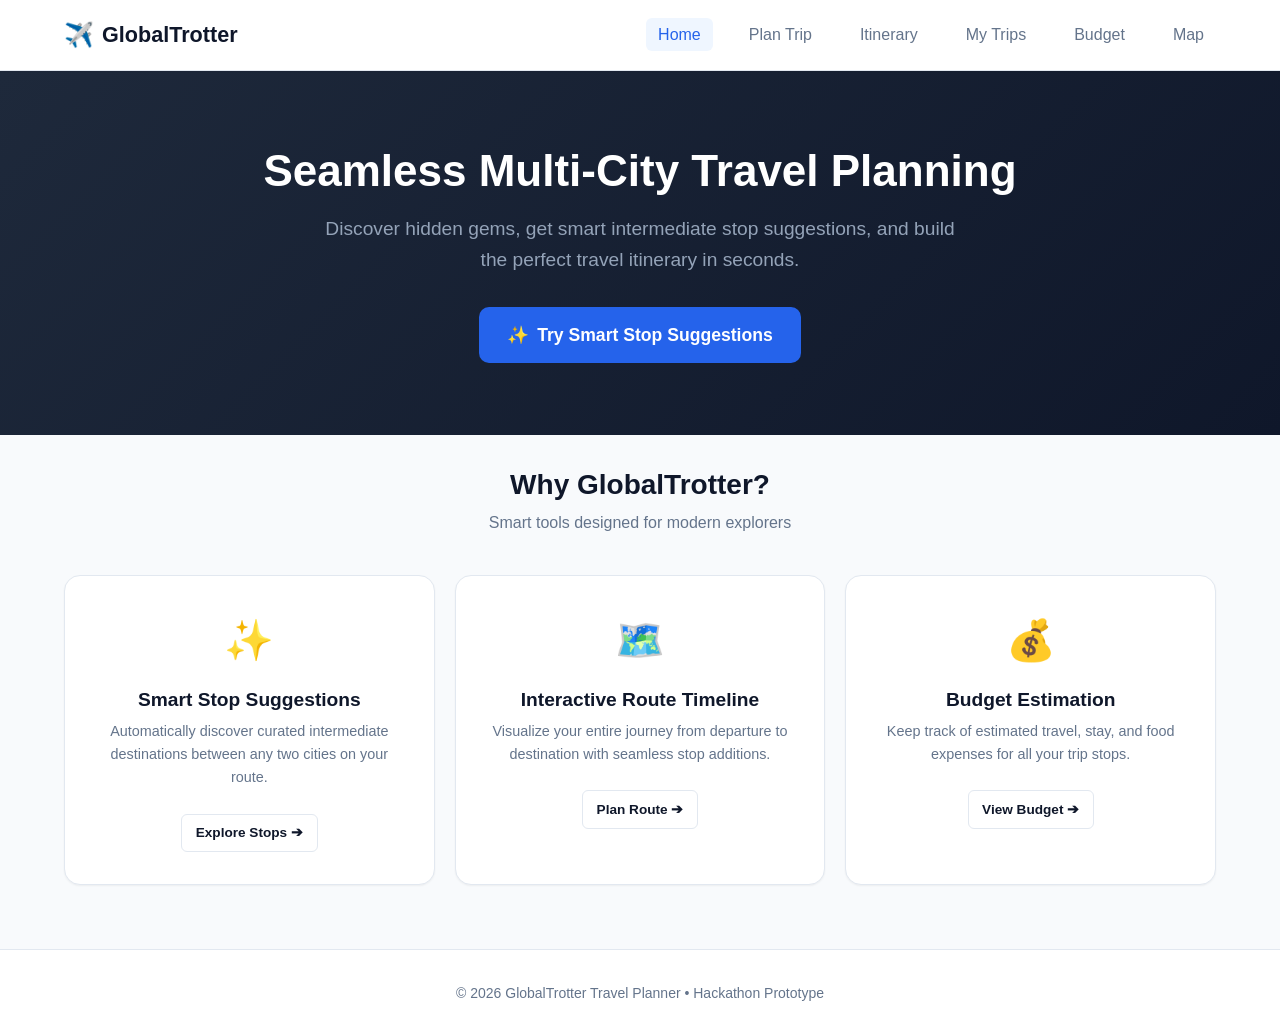
==== frontend/index.html @ 072d1257 "Initial commit for frontend" ====
<!DOCTYPE html>
<html lang="en">
<head>
  <meta charset="UTF-8">
  <meta name="viewport" content="width=device-width, initial-scale=1.0">
  <title>GlobalTrotter - Smart Travel Planner</title>
  <!-- Stylesheets -->
  <link rel="stylesheet" href="css/style.css">
  <link rel="stylesheet" href="css/responsive.css">
</head>
<body>

  <!-- Header -->
  <header class="site-header">
    <div class="container navbar">
      <a href="index.html" class="brand-logo">
        <span class="brand-icon">✈️</span>
        <span>Global<strong>Trotter</strong></span>
      </a>

      <button class="nav-toggle" aria-label="Toggle navigation">☰</button>

      <ul class="nav-links">
        <li><a href="index.html" class="nav-link active">Home</a></li>
        <li><a href="create-trip.html" class="nav-link">Plan Trip</a></li>
        <li><a href="itinerary.html" class="nav-link">Itinerary</a></li>
        <li><a href="trips.html" class="nav-link">My Trips</a></li>
        <li><a href="budget.html" class="nav-link">Budget</a></li>
        <li><a href="map.html" class="nav-link">Map</a></li>
      </ul>
    </div>
  </header>

  <!-- Hero Section -->
  <section class="page-hero" style="padding: 4.5rem 0;">
    <div class="container">
      <h1 style="font-size: 2.75rem; margin-bottom: 1rem;">Seamless Multi-City Travel Planning</h1>
      <p style="font-size: 1.2rem; margin-bottom: 2rem;">
        Discover hidden gems, get smart intermediate stop suggestions, and build the perfect travel itinerary in seconds.
      </p>
      <div>
        <a href="create-trip.html" class="btn btn-primary" style="font-size: 1.1rem; padding: 0.85rem 1.75rem;">
          <span>✨</span> Try Smart Stop Suggestions
        </a>
      </div>
    </div>
  </section>

  <!-- Features Highlights -->
  <main class="main-content">
    <div class="container">
      <div style="text-align: center; margin-bottom: 2.5rem;">
        <h2 style="font-size: 1.75rem; margin-bottom: 0.5rem;">Why GlobalTrotter?</h2>
        <p style="color: var(--text-muted);">Smart tools designed for modern explorers</p>
      </div>

      <div class="suggestions-grid" style="grid-template-columns: repeat(auto-fit, minmax(280px, 1fr));">
        
        <!-- Feature 1: Smart Stop Suggestions -->
        <div class="card" style="text-align: center; padding: 2rem;">
          <div style="font-size: 2.5rem; margin-bottom: 1rem;">✨</div>
          <h3 style="font-size: 1.2rem; margin-bottom: 0.5rem;">Smart Stop Suggestions</h3>
          <p style="color: var(--text-muted); font-size: 0.9rem; margin-bottom: 1.5rem;">
            Automatically discover curated intermediate destinations between any two cities on your route.
          </p>
          <a href="create-trip.html" class="btn btn-sm btn-outline">Explore Stops ➔</a>
        </div>

        <!-- Feature 2: Interactive Timeline -->
        <div class="card" style="text-align: center; padding: 2rem;">
          <div style="font-size: 2.5rem; margin-bottom: 1rem;">🗺️</div>
          <h3 style="font-size: 1.2rem; margin-bottom: 0.5rem;">Interactive Route Timeline</h3>
          <p style="color: var(--text-muted); font-size: 0.9rem; margin-bottom: 1.5rem;">
            Visualize your entire journey from departure to destination with seamless stop additions.
          </p>
          <a href="create-trip.html" class="btn btn-sm btn-outline">Plan Route ➔</a>
        </div>

        <!-- Feature 3: Automated Budget -->
        <div class="card" style="text-align: center; padding: 2rem;">
          <div style="font-size: 2.5rem; margin-bottom: 1rem;">💰</div>
          <h3 style="font-size: 1.2rem; margin-bottom: 0.5rem;">Budget Estimation</h3>
          <p style="color: var(--text-muted); font-size: 0.9rem; margin-bottom: 1.5rem;">
            Keep track of estimated travel, stay, and food expenses for all your trip stops.
          </p>
          <a href="budget.html" class="btn btn-sm btn-outline">View Budget ➔</a>
        </div>

      </div>
    </div>
  </main>

  <!-- Footer -->
  <footer class="site-footer">
    <div class="container">
      <p>&copy; 2026 GlobalTrotter Travel Planner • Hackathon Prototype</p>
    </div>
  </footer>

  <!-- Scripts -->
  <script src="js/storage.js"></script>
  <script src="js/app.js"></script>
</body>
</html>
---- frontend/css/style.css ----
/* ==========================================================================
   GlobalTrotter Travel Planner - Main Stylesheet
   ========================================================================== */

:root {
  --primary: #2563eb;
  --primary-hover: #1d4ed8;
  --primary-light: #eff6ff;
  --primary-focus: rgba(37, 99, 235, 0.2);
  --accent: #f59e0b;
  --accent-light: #fef3c7;
  --success: #10b981;
  --success-light: #ecfdf5;
  --danger: #ef4444;
  --danger-light: #fef2f2;
  
  --bg-body: #f8fafc;
  --bg-surface: #ffffff;
  --bg-surface-alt: #f1f5f9;
  
  --text-main: #0f172a;
  --text-muted: #64748b;
  --text-light: #94a3b8;
  --text-inverse: #ffffff;
  
  --border-color: #e2e8f0;
  --border-focus: #93c5fd;
  
  --radius-sm: 6px;
  --radius-md: 10px;
  --radius-lg: 16px;
  --radius-full: 9999px;
  
  --shadow-sm: 0 1px 2px 0 rgba(0, 0, 0, 0.05);
  --shadow-md: 0 4px 6px -1px rgba(0, 0, 0, 0.08), 0 2px 4px -2px rgba(0, 0, 0, 0.05);
  --shadow-lg: 0 10px 15px -3px rgba(0, 0, 0, 0.08), 0 4px 6px -4px rgba(0, 0, 0, 0.04);
  --shadow-hover: 0 12px 20px -3px rgba(37, 99, 235, 0.12), 0 6px 8px -4px rgba(0, 0, 0, 0.04);
  
  --transition: all 0.2s cubic-bezier(0.4, 0, 0.2, 1);
}

/* Reset & Base Setup */
*, *::before, *::after {
  box-sizing: border-box;
  margin: 0;
  padding: 0;
}

body {
  font-family: -apple-system, BlinkMacSystemFont, "Segoe UI", Roboto, Oxygen, Ubuntu, Cantarell, "Open Sans", "Helvetica Neue", sans-serif;
  background-color: var(--bg-body);
  color: var(--text-main);
  line-height: 1.6;
  min-height: 100vh;
  display: flex;
  flex-direction: column;
}

/* Typography */
h1, h2, h3, h4, h5, h6 {
  color: var(--text-main);
  font-weight: 700;
  line-height: 1.25;
}

a {
  color: var(--primary);
  text-decoration: none;
  transition: var(--transition);
}

a:hover {
  color: var(--primary-hover);
}

/* Container */
.container {
  width: 100%;
  max-width: 1200px;
  margin: 0 auto;
  padding: 0 1.5rem;
}

/* Header & Navbar */
.site-header {
  background: var(--bg-surface);
  border-bottom: 1px solid var(--border-color);
  position: sticky;
  top: 0;
  z-index: 50;
  box-shadow: var(--shadow-sm);
}

.navbar {
  display: flex;
  justify-content: space-between;
  align-items: center;
  height: 70px;
}

.brand-logo {
  display: flex;
  align-items: center;
  gap: 0.5rem;
  font-size: 1.35rem;
  font-weight: 800;
  color: var(--primary);
}

.brand-logo span {
  color: var(--text-main);
}

.brand-icon {
  font-size: 1.5rem;
}

.nav-links {
  display: flex;
  align-items: center;
  gap: 1.5rem;
  list-style: none;
}

.nav-link {
  font-weight: 500;
  color: var(--text-muted);
  padding: 0.5rem 0.75rem;
  border-radius: var(--radius-sm);
}

.nav-link:hover, .nav-link.active {
  color: var(--primary);
  background: var(--primary-light);
}

.nav-toggle {
  display: none;
  background: none;
  border: none;
  font-size: 1.5rem;
  cursor: pointer;
  color: var(--text-main);
}

/* Page Header / Hero */
.page-hero {
  background: linear-gradient(135deg, #1e293b 0%, #0f172a 100%);
  color: var(--text-inverse);
  padding: 3rem 0;
  text-align: center;
  margin-bottom: 2rem;
}

.page-hero h1 {
  color: var(--text-inverse);
  font-size: 2.25rem;
  margin-bottom: 0.75rem;
}

.page-hero p {
  color: #94a3b8;
  font-size: 1.1rem;
  max-width: 650px;
  margin: 0 auto;
}

/* Main Content Layout */
.main-content {
  flex: 1;
  padding-bottom: 4rem;
}

.planner-grid {
  display: grid;
  grid-template-columns: 1fr 340px;
  gap: 2rem;
  align-items: start;
}

/* Card Wrapper */
.card {
  background: var(--bg-surface);
  border: 1px solid var(--border-color);
  border-radius: var(--radius-lg);
  padding: 1.75rem;
  box-shadow: var(--shadow-sm);
  transition: var(--transition);
}

/* Route Selector Box */
.route-selector-card {
  margin-bottom: 2rem;
}

.section-title {
  font-size: 1.25rem;
  margin-bottom: 0.5rem;
  display: flex;
  align-items: center;
  gap: 0.5rem;
}

.section-subtitle {
  color: var(--text-muted);
  font-size: 0.95rem;
  margin-bottom: 1.5rem;
}

.route-form {
  display: grid;
  grid-template-columns: 1fr 1fr auto;
  gap: 1rem;
  align-items: flex-end;
}

.form-group {
  display: flex;
  flex-direction: column;
  gap: 0.5rem;
}

.form-label {
  font-weight: 600;
  font-size: 0.9rem;
  color: var(--text-main);
  display: flex;
  align-items: center;
  gap: 0.35rem;
}

.form-control {
  width: 100%;
  padding: 0.75rem 1rem;
  font-size: 0.95rem;
  border: 1px solid var(--border-color);
  border-radius: var(--radius-md);
  background-color: var(--bg-surface);
  color: var(--text-main);
  outline: none;
  transition: var(--transition);
}

.form-control:focus {
  border-color: var(--border-focus);
  box-shadow: 0 0 0 3px var(--primary-focus);
}

/* Quick Route Chips */
.quick-routes {
  margin-top: 1.25rem;
  display: flex;
  flex-wrap: wrap;
  align-items: center;
  gap: 0.5rem;
}

.quick-routes-label {
  font-size: 0.85rem;
  font-weight: 600;
  color: var(--text-muted);
}

.route-chip {
  background: var(--bg-surface-alt);
  border: 1px solid var(--border-color);
  color: var(--text-main);
  padding: 0.35rem 0.75rem;
  font-size: 0.825rem;
  border-radius: var(--radius-full);
  cursor: pointer;
  transition: var(--transition);
}

.route-chip:hover {
  background: var(--primary-light);
  color: var(--primary);
  border-color: var(--primary);
}

/* Buttons */
.btn {
  display: inline-flex;
  align-items: center;
  justify-content: center;
  gap: 0.5rem;
  padding: 0.75rem 1.25rem;
  font-size: 0.95rem;
  font-weight: 600;
  border-radius: var(--radius-md);
  border: none;
  cursor: pointer;
  transition: var(--transition);
  text-align: center;
  white-space: nowrap;
}

.btn-primary {
  background-color: var(--primary);
  color: var(--text-inverse);
}

.btn-primary:hover {
  background-color: var(--primary-hover);
  color: var(--text-inverse);
  box-shadow: var(--shadow-md);
}

.btn-outline {
  background-color: transparent;
  border: 1px solid var(--border-color);
  color: var(--text-main);
}

.btn-outline:hover {
  background-color: var(--bg-surface-alt);
  border-color: var(--text-muted);
}

.btn-sm {
  padding: 0.45rem 0.85rem;
  font-size: 0.85rem;
  border-radius: var(--radius-sm);
}

.btn-add {
  background-color: var(--primary-light);
  color: var(--primary);
  border: 1px solid rgba(37, 99, 235, 0.2);
  width: 100%;
}

.btn-add:hover {
  background-color: var(--primary);
  color: var(--text-inverse);
}

.btn-add.is-added {
  background-color: var(--success-light);
  color: var(--success);
  border-color: rgba(16, 185, 129, 0.3);
}

.btn-add.is-added:hover {
  background-color: var(--success);
  color: var(--text-inverse);
}

/* Smart Stops Section */
.smart-stops-section {
  margin-top: 1.5rem;
}

.smart-stops-header {
  display: flex;
  justify-content: space-between;
  align-items: center;
  margin-bottom: 1.25rem;
}

.smart-stops-header h2 {
  font-size: 1.35rem;
  display: flex;
  align-items: center;
  gap: 0.5rem;
}

.sparkle-icon {
  color: var(--accent);
}

.route-indicator-badge {
  background: var(--primary-light);
  color: var(--primary);
  font-size: 0.85rem;
  font-weight: 600;
  padding: 0.25rem 0.75rem;
  border-radius: var(--radius-full);
}

/* Suggestion Cards Grid */
.suggestions-grid {
  display: grid;
  grid-template-columns: repeat(auto-fill, minmax(280px, 1fr));
  gap: 1.25rem;
}

/* Stop Suggestion Card */
.stop-card {
  background: var(--bg-surface);
  border: 1px solid var(--border-color);
  border-radius: var(--radius-lg);
  padding: 1.35rem;
  display: flex;
  flex-direction: column;
  justify-content: space-between;
  box-shadow: var(--shadow-sm);
  transition: var(--transition);
  position: relative;
  overflow: hidden;
}

.stop-card::before {
  content: "";
  position: absolute;
  top: 0;
  left: 0;
  right: 0;
  height: 4px;
  background: transparent;
  transition: var(--transition);
}

.stop-card:hover {
  transform: translateY(-3px);
  box-shadow: var(--shadow-hover);
  border-color: #cbd5e1;
}

.stop-card:hover::before {
  background: var(--primary);
}

.stop-card.is-selected {
  border-color: var(--success);
  background: linear-gradient(180deg, #ffffff 0%, #f0fdf4 100%);
  box-shadow: 0 4px 12px rgba(16, 185, 129, 0.12);
}

.stop-card.is-selected::before {
  background: var(--success);
}

.stop-header {
  display: flex;
  justify-content: space-between;
  align-items: flex-start;
  margin-bottom: 0.5rem;
}

.stop-title {
  font-size: 1.15rem;
  font-weight: 700;
  color: var(--text-main);
  display: flex;
  align-items: center;
  gap: 0.35rem;
}

.stop-tag {
  display: inline-block;
  background: var(--accent-light);
  color: #b45309;
  font-size: 0.75rem;
  font-weight: 700;
  padding: 0.25rem 0.5rem;
  border-radius: var(--radius-sm);
  margin-bottom: 0.75rem;
  letter-spacing: 0.02em;
}

.stop-duration {
  display: flex;
  align-items: center;
  gap: 0.35rem;
  font-size: 0.85rem;
  color: var(--text-muted);
  margin-bottom: 0.75rem;
  font-weight: 500;
}

.stop-desc {
  font-size: 0.875rem;
  color: var(--text-muted);
  margin-bottom: 1.25rem;
  line-height: 1.45;
}

.stop-footer {
  margin-top: auto;
}

/* UI State Containers */
.state-box {
  background: var(--bg-surface);
  border: 1px dashed var(--border-color);
  border-radius: var(--radius-lg);
  padding: 3rem 2rem;
  text-align: center;
  color: var(--text-muted);
}

.state-icon {
  font-size: 2.5rem;
  margin-bottom: 0.75rem;
  display: block;
}

.state-title {
  font-size: 1.1rem;
  font-weight: 600;
  color: var(--text-main);
  margin-bottom: 0.35rem;
}

.state-desc {
  font-size: 0.9rem;
  max-width: 420px;
  margin: 0 auto;
}

/* Loading State Spinner */
.spinner {
  width: 38px;
  height: 38px;
  border: 3px solid var(--primary-light);
  border-top-color: var(--primary);
  border-radius: 50%;
  animation: spin 0.8s linear infinite;
  margin: 0 auto 1rem;
}

@keyframes spin {
  to { transform: rotate(360deg); }
}

/* Alert Box */
.alert {
  padding: 0.85rem 1.25rem;
  border-radius: var(--radius-md);
  font-size: 0.9rem;
  margin-bottom: 1rem;
  display: flex;
  align-items: center;
  gap: 0.5rem;
}

.alert-warning {
  background: var(--accent-light);
  color: #92400e;
  border: 1px solid #fde68a;
}

.alert-danger {
  background: var(--danger-light);
  color: #991b1b;
  border: 1px solid #fecaca;
}

/* Sidebar Itinerary / Added Stops Widget */
.itinerary-summary-card {
  position: sticky;
  top: 90px;
}

.timeline-list {
  list-style: none;
  position: relative;
  padding-left: 1.5rem;
  margin-top: 1.25rem;
}

.timeline-list::before {
  content: "";
  position: absolute;
  top: 10px;
  bottom: 10px;
  left: 6px;
  width: 2px;
  background: var(--border-color);
}

.timeline-item {
  position: relative;
  margin-bottom: 1.25rem;
}

.timeline-item:last-child {
  margin-bottom: 0;
}

.timeline-dot {
  position: absolute;
  left: -1.5rem;
  top: 3px;
  width: 14px;
  height: 14px;
  border-radius: 50%;
  background: var(--primary);
  border: 2px solid var(--bg-surface);
  box-shadow: 0 0 0 2px var(--primary-light);
}

.timeline-dot.origin {
  background: #3b82f6;
}

.timeline-dot.stop {
  background: var(--accent);
  box-shadow: 0 0 0 2px var(--accent-light);
}

.timeline-dot.destination {
  background: var(--success);
  box-shadow: 0 0 0 2px var(--success-light);
}

.timeline-content {
  background: var(--bg-surface-alt);
  padding: 0.6rem 0.85rem;
  border-radius: var(--radius-sm);
  display: flex;
  justify-content: space-between;
  align-items: center;
}

.timeline-name {
  font-weight: 600;
  font-size: 0.9rem;
}

.timeline-type {
  font-size: 0.75rem;
  color: var(--text-muted);
}

.btn-remove-stop {
  background: none;
  border: none;
  color: var(--text-light);
  cursor: pointer;
  font-size: 1.1rem;
  padding: 0.2rem 0.4rem;
  border-radius: var(--radius-sm);
  transition: var(--transition);
}

.btn-remove-stop:hover {
  color: var(--danger);
  background: var(--danger-light);
}

/* Empty Route State in Timeline */
.timeline-empty {
  color: var(--text-muted);
  font-size: 0.875rem;
  text-align: center;
  padding: 1.5rem 0;
}

/* Footer */
.site-footer {
  background: var(--bg-surface);
  border-top: 1px solid var(--border-color);
  padding: 2rem 0;
  margin-top: auto;
  text-align: center;
  color: var(--text-muted);
  font-size: 0.875rem;
}
---- frontend/css/responsive.css ----
/* ==========================================================================
   GlobalTrotter Travel Planner - Responsive Stylesheet
   ========================================================================== */

/* Tablet & Smaller Screens (< 992px) */
@media (max-width: 992px) {
  .planner-grid {
    grid-template-columns: 1fr;
    gap: 1.5rem;
  }

  .itinerary-summary-card {
    position: static;
    margin-top: 1rem;
  }

  .route-form {
    grid-template-columns: 1fr 1fr;
  }

  .route-form .btn-primary {
    grid-column: span 2;
  }

  .page-hero {
    padding: 2.25rem 0;
  }

  .page-hero h1 {
    font-size: 1.85rem;
  }
}

/* Mobile Devices (< 768px) */
@media (max-width: 768px) {
  .navbar {
    height: 60px;
  }

  .nav-toggle {
    display: block;
  }

  .nav-links {
    display: none;
    position: absolute;
    top: 60px;
    left: 0;
    right: 0;
    background: var(--bg-surface);
    flex-direction: column;
    padding: 1rem 1.5rem;
    border-bottom: 1px solid var(--border-color);
    box-shadow: var(--shadow-md);
    gap: 0.75rem;
  }

  .nav-links.is-open {
    display: flex;
  }

  .nav-link {
    width: 100%;
    display: block;
  }

  .route-form {
    grid-template-columns: 1fr;
    gap: 0.85rem;
  }

  .route-form .btn-primary {
    grid-column: span 1;
    width: 100%;
  }

  .suggestions-grid {
    grid-template-columns: 1fr;
  }

  .card {
    padding: 1.25rem;
  }

  .quick-routes {
    flex-direction: column;
    align-items: flex-start;
    gap: 0.5rem;
  }

  .quick-routes-list {
    display: flex;
    flex-wrap: wrap;
    gap: 0.35rem;
  }

  .smart-stops-header {
    flex-direction: column;
    align-items: flex-start;
    gap: 0.5rem;
  }

  .page-hero h1 {
    font-size: 1.5rem;
  }

  .page-hero p {
    font-size: 0.95rem;
  }
}

/* Small Mobile (< 480px) */
@media (max-width: 480px) {
  .container {
    padding: 0 1rem;
  }

  .stop-card {
    padding: 1.15rem;
  }

  .btn {
    width: 100%;
  }

  .section-title {
    font-size: 1.1rem;
  }
}
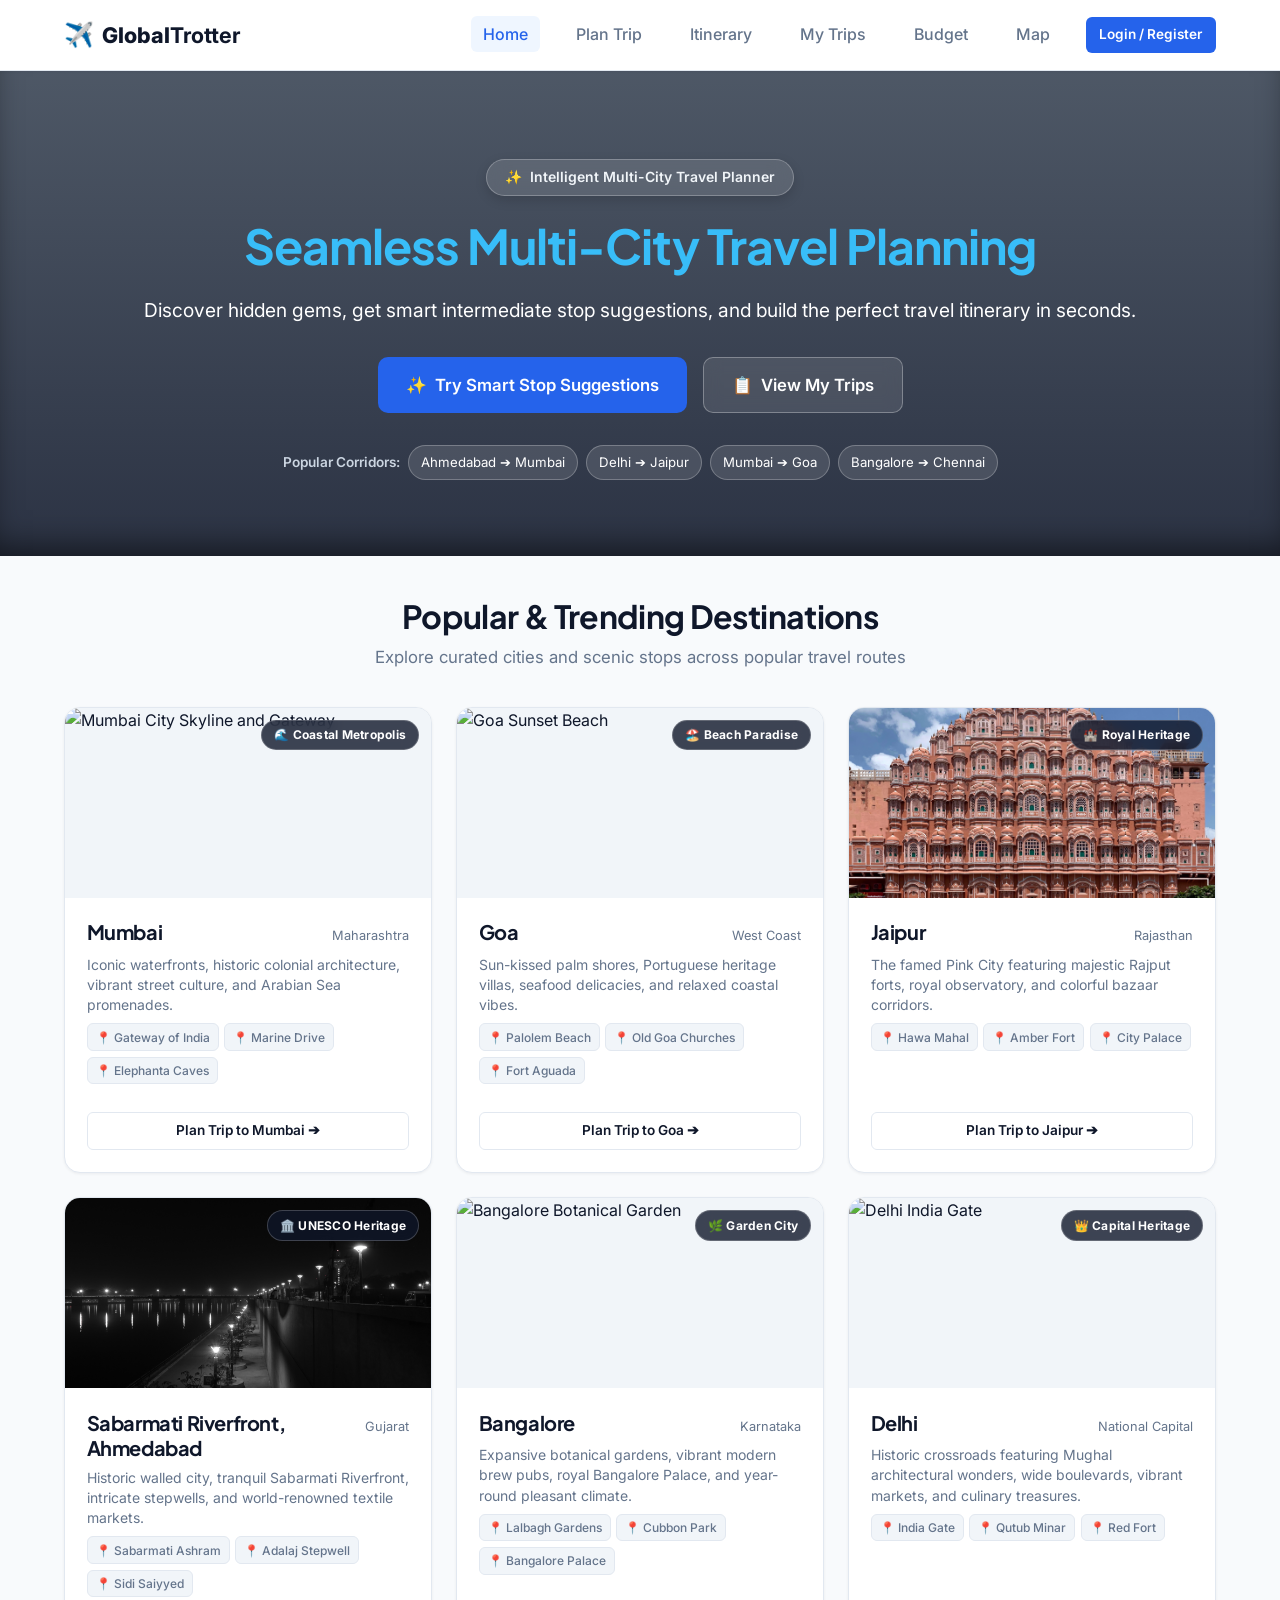
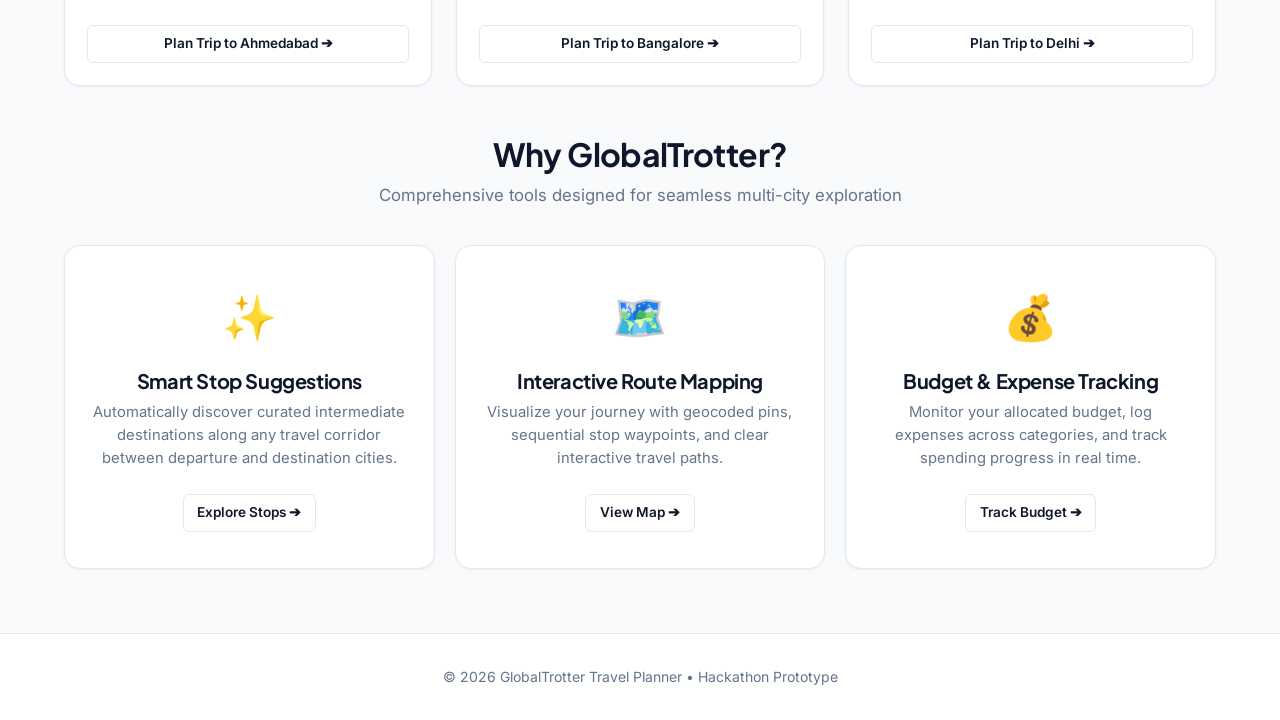
==== commit 5b38c574: "FINAL VERSION" ====
--- a/frontend/index.html
+++ b/frontend/index.html
@@ -4,6 +4,10 @@
   <meta charset="UTF-8">
   <meta name="viewport" content="width=device-width, initial-scale=1.0">
   <title>GlobalTrotter - Smart Travel Planner</title>
+  <!-- Google Fonts -->
+  <link rel="preconnect" href="https://fonts.googleapis.com">
+  <link rel="preconnect" href="https://fonts.gstatic.com" crossorigin>
+  <link href="https://fonts.googleapis.com/css2?family=Plus+Jakarta+Sans:wght@400;500;600;700;800&family=Inter:wght@400;500;600;700&display=swap" rel="stylesheet">
   <!-- Stylesheets -->
   <link rel="stylesheet" href="css/style.css">
   <link rel="stylesheet" href="css/responsive.css">
@@ -31,59 +35,236 @@
     </div>
   </header>
 
-  <!-- Hero Section -->
-  <section class="page-hero" style="padding: 4.5rem 0;">
+  <!-- Hero Section with Travel Background -->
+  <section class="home-hero">
     <div class="container">
-      <h1 style="font-size: 2.75rem; margin-bottom: 1rem;">Seamless Multi-City Travel Planning</h1>
+      <div class="hero-badge">
+        <span>✨</span> Intelligent Multi-City Travel Planner
+      </div>
+      <h1 style="color: #38BDF8;">Seamless Multi-City Travel Planning</h1>
       <p style="font-size: 1.2rem; margin-bottom: 2rem;">
         Discover hidden gems, get smart intermediate stop suggestions, and build the perfect travel itinerary in seconds.
       </p>
-      <div>
-        <a href="create-trip.html" class="btn btn-primary" style="font-size: 1.1rem; padding: 0.85rem 1.75rem;">
+      <div style="display: flex; justify-content: center; gap: 1rem; flex-wrap: wrap; margin-bottom: 2rem;">
+        <a href="create-trip.html" class="btn btn-primary" style="font-size: 1.05rem; padding: 0.85rem 1.75rem;">
           <span>✨</span> Try Smart Stop Suggestions
         </a>
+        <a href="trips.html" class="btn btn-outline" style="background: rgba(255, 255, 255, 0.1); color: #ffffff; border-color: rgba(255, 255, 255, 0.3); backdrop-filter: blur(8px); font-size: 1.05rem; padding: 0.85rem 1.75rem;">
+          <span>📋</span> View My Trips
+        </a>
+      </div>
+
+      <!-- Quick corridor suggestions -->
+      <div class="quick-routes" style="justify-content: center; margin-top: 1rem;">
+        <span class="quick-routes-label" style="color: #cbd5e1;">Popular Corridors:</span>
+        <a href="create-trip.html" class="route-chip" style="background: rgba(255, 255, 255, 0.12); color: #ffffff; border-color: rgba(255, 255, 255, 0.25);">Ahmedabad ➔ Mumbai</a>
+        <a href="create-trip.html" class="route-chip" style="background: rgba(255, 255, 255, 0.12); color: #ffffff; border-color: rgba(255, 255, 255, 0.25);">Delhi ➔ Jaipur</a>
+        <a href="create-trip.html" class="route-chip" style="background: rgba(255, 255, 255, 0.12); color: #ffffff; border-color: rgba(255, 255, 255, 0.25);">Mumbai ➔ Goa</a>
+        <a href="create-trip.html" class="route-chip" style="background: rgba(255, 255, 255, 0.12); color: #ffffff; border-color: rgba(255, 255, 255, 0.25);">Bangalore ➔ Chennai</a>
       </div>
     </div>
   </section>
 
-  <!-- Features Highlights -->
+  <!-- Main Content -->
   <main class="main-content">
     <div class="container">
-      <div style="text-align: center; margin-bottom: 2.5rem;">
-        <h2 style="font-size: 1.75rem; margin-bottom: 0.5rem;">Why GlobalTrotter?</h2>
-        <p style="color: var(--text-muted);">Smart tools designed for modern explorers</p>
+
+      <!-- Section 1: Popular & Trending Destinations -->
+      <div style="text-align: center; margin-bottom: 2.25rem;">
+        <h2 style="font-size: 2rem; margin-bottom: 0.5rem;">Popular & Trending Destinations</h2>
+        <p style="color: var(--text-muted); font-size: 1.05rem;">Explore curated cities and scenic stops across popular travel routes</p>
+      </div>
+
+      <div class="destinations-grid">
+        
+        <!-- Destination 1: Mumbai -->
+        <div class="destination-card">
+          <div class="destination-photo-wrapper">
+            <img src="https://images.unsplash.com/photo-1570168007204-dfb528c6958f?auto=format&fit=crop&w=800&q=80" alt="Mumbai City Skyline and Gateway" class="destination-photo" loading="lazy">
+            <span class="dest-badge">🌊 Coastal Metropolis</span>
+          </div>
+          <div class="dest-info">
+            <div>
+              <div class="dest-title-row">
+                <h3 class="dest-title">Mumbai</h3>
+                <span style="font-size: 0.8rem; color: var(--text-muted);">Maharashtra</span>
+              </div>
+              <p class="dest-tagline" style="margin: 0.5rem 0;">Iconic waterfronts, historic colonial architecture, vibrant street culture, and Arabian Sea promenades.</p>
+              <div class="dest-attractions">
+                <span class="dest-pill">📍 Gateway of India</span>
+                <span class="dest-pill">📍 Marine Drive</span>
+                <span class="dest-pill">📍 Elephanta Caves</span>
+              </div>
+            </div>
+            <div style="margin-top: 1rem;">
+              <a href="create-trip.html" class="btn btn-sm btn-outline" style="width: 100%;">Plan Trip to Mumbai ➔</a>
+            </div>
+          </div>
+        </div>
+
+        <!-- Destination 2: Goa -->
+        <div class="destination-card">
+          <div class="destination-photo-wrapper">
+            <img src="https://images.unsplash.com/photo-1512343879784-a960bf40e7f2?auto=format&fit=crop&w=800&q=80" alt="Goa Sunset Beach" class="destination-photo" loading="lazy">
+            <span class="dest-badge">🏖️ Beach Paradise</span>
+          </div>
+          <div class="dest-info">
+            <div>
+              <div class="dest-title-row">
+                <h3 class="dest-title">Goa</h3>
+                <span style="font-size: 0.8rem; color: var(--text-muted);">West Coast</span>
+              </div>
+              <p class="dest-tagline" style="margin: 0.5rem 0;">Sun-kissed palm shores, Portuguese heritage villas, seafood delicacies, and relaxed coastal vibes.</p>
+              <div class="dest-attractions">
+                <span class="dest-pill">📍 Palolem Beach</span>
+                <span class="dest-pill">📍 Old Goa Churches</span>
+                <span class="dest-pill">📍 Fort Aguada</span>
+              </div>
+            </div>
+            <div style="margin-top: 1rem;">
+              <a href="create-trip.html" class="btn btn-sm btn-outline" style="width: 100%;">Plan Trip to Goa ➔</a>
+            </div>
+          </div>
+        </div>
+
+        <!-- Destination 3: Jaipur -->
+        <div class="destination-card">
+          <div class="destination-photo-wrapper">
+            <img src="assets/images/jaipur.jpg" onerror="this.src='https://upload.wikimedia.org/wikipedia/commons/4/41/East_facade_Hawa_Mahal_Jaipur_from_ground_level_%28July_2022%29_-_img_01.jpg'" alt="Jaipur, Rajasthan" class="destination-photo" loading="lazy">
+            <span class="dest-badge">🏰 Royal Heritage</span>
+          </div>
+          <div class="dest-info">
+            <div>
+              <div class="dest-title-row">
+                <h3 class="dest-title">Jaipur</h3>
+                <span style="font-size: 0.8rem; color: var(--text-muted);">Rajasthan</span>
+              </div>
+              <p class="dest-tagline" style="margin: 0.5rem 0;">The famed Pink City featuring majestic Rajput forts, royal observatory, and colorful bazaar corridors.</p>
+              <div class="dest-attractions">
+                <span class="dest-pill">📍 Hawa Mahal</span>
+                <span class="dest-pill">📍 Amber Fort</span>
+                <span class="dest-pill">📍 City Palace</span>
+              </div>
+            </div>
+            <div style="margin-top: 1rem;">
+              <a href="create-trip.html" class="btn btn-sm btn-outline" style="width: 100%;">Plan Trip to Jaipur ➔</a>
+            </div>
+          </div>
+        </div>
+
+        <!-- Destination 4: Sabarmati Riverfront, Ahmedabad -->
+        <div class="destination-card">
+          <div class="destination-photo-wrapper">
+            <img src="assets/images/sabarmati_riverfront.jpg" onerror="this.src='https://upload.wikimedia.org/wikipedia/commons/8/8a/Sabarmati_Riverfront_in_Ahmedabad.jpg'" alt="Sabarmati Riverfront, Ahmedabad" class="destination-photo" loading="lazy">
+            <span class="dest-badge">🏛️ UNESCO Heritage</span>
+          </div>
+          <div class="dest-info">
+            <div>
+              <div class="dest-title-row">
+                <h3 class="dest-title">Sabarmati Riverfront, Ahmedabad</h3>
+                <span style="font-size: 0.8rem; color: var(--text-muted);">Gujarat</span>
+              </div>
+              <p class="dest-tagline" style="margin: 0.5rem 0;">Historic walled city, tranquil Sabarmati Riverfront, intricate stepwells, and world-renowned textile markets.</p>
+              <div class="dest-attractions">
+                <span class="dest-pill">📍 Sabarmati Ashram</span>
+                <span class="dest-pill">📍 Adalaj Stepwell</span>
+                <span class="dest-pill">📍 Sidi Saiyyed</span>
+              </div>
+            </div>
+            <div style="margin-top: 1rem;">
+              <a href="create-trip.html" class="btn btn-sm btn-outline" style="width: 100%;">Plan Trip to Ahmedabad ➔</a>
+            </div>
+          </div>
+        </div>
+
+        <!-- Destination 5: Bangalore -->
+        <div class="destination-card">
+          <div class="destination-photo-wrapper">
+            <img src="https://images.unsplash.com/photo-1596176530529-78163a4f7af2?auto=format&fit=crop&w=800&q=80" alt="Bangalore Botanical Garden" class="destination-photo" loading="lazy">
+            <span class="dest-badge">🌿 Garden City</span>
+          </div>
+          <div class="dest-info">
+            <div>
+              <div class="dest-title-row">
+                <h3 class="dest-title">Bangalore</h3>
+                <span style="font-size: 0.8rem; color: var(--text-muted);">Karnataka</span>
+              </div>
+              <p class="dest-tagline" style="margin: 0.5rem 0;">Expansive botanical gardens, vibrant modern brew pubs, royal Bangalore Palace, and year-round pleasant climate.</p>
+              <div class="dest-attractions">
+                <span class="dest-pill">📍 Lalbagh Gardens</span>
+                <span class="dest-pill">📍 Cubbon Park</span>
+                <span class="dest-pill">📍 Bangalore Palace</span>
+              </div>
+            </div>
+            <div style="margin-top: 1rem;">
+              <a href="create-trip.html" class="btn btn-sm btn-outline" style="width: 100%;">Plan Trip to Bangalore ➔</a>
+            </div>
+          </div>
+        </div>
+
+        <!-- Destination 6: Delhi -->
+        <div class="destination-card">
+          <div class="destination-photo-wrapper">
+            <img src="https://images.unsplash.com/photo-1587474260584-136574528ed5?auto=format&fit=crop&w=800&q=80" alt="Delhi India Gate" class="destination-photo" loading="lazy">
+            <span class="dest-badge">👑 Capital Heritage</span>
+          </div>
+          <div class="dest-info">
+            <div>
+              <div class="dest-title-row">
+                <h3 class="dest-title">Delhi</h3>
+                <span style="font-size: 0.8rem; color: var(--text-muted);">National Capital</span>
+              </div>
+              <p class="dest-tagline" style="margin: 0.5rem 0;">Historic crossroads featuring Mughal architectural wonders, wide boulevards, vibrant markets, and culinary treasures.</p>
+              <div class="dest-attractions">
+                <span class="dest-pill">📍 India Gate</span>
+                <span class="dest-pill">📍 Qutub Minar</span>
+                <span class="dest-pill">📍 Red Fort</span>
+              </div>
+            </div>
+            <div style="margin-top: 1rem;">
+              <a href="create-trip.html" class="btn btn-sm btn-outline" style="width: 100%;">Plan Trip to Delhi ➔</a>
+            </div>
+          </div>
+        </div>
+
+      </div>
+
+      <!-- Section 2: Why GlobalTrotter Feature Highlights -->
+      <div style="text-align: center; margin-bottom: 2.25rem; margin-top: 1rem;">
+        <h2 style="font-size: 2rem; margin-bottom: 0.5rem;">Why GlobalTrotter?</h2>
+        <p style="color: var(--text-muted); font-size: 1.05rem;">Comprehensive tools designed for seamless multi-city exploration</p>
       </div>
 
       <div class="suggestions-grid" style="grid-template-columns: repeat(auto-fit, minmax(280px, 1fr));">
         
         <!-- Feature 1: Smart Stop Suggestions -->
-        <div class="card" style="text-align: center; padding: 2rem;">
-          <div style="font-size: 2.5rem; margin-bottom: 1rem;">✨</div>
-          <h3 style="font-size: 1.2rem; margin-bottom: 0.5rem;">Smart Stop Suggestions</h3>
-          <p style="color: var(--text-muted); font-size: 0.9rem; margin-bottom: 1.5rem;">
-            Automatically discover curated intermediate destinations between any two cities on your route.
+        <div class="card" style="text-align: center; padding: 2.25rem 1.75rem;">
+          <div style="font-size: 2.75rem; margin-bottom: 1rem;">✨</div>
+          <h3 style="font-size: 1.25rem; margin-bottom: 0.5rem;">Smart Stop Suggestions</h3>
+          <p style="color: var(--text-muted); font-size: 0.925rem; margin-bottom: 1.5rem; line-height: 1.55;">
+            Automatically discover curated intermediate destinations along any travel corridor between departure and destination cities.
           </p>
           <a href="create-trip.html" class="btn btn-sm btn-outline">Explore Stops ➔</a>
         </div>
 
-        <!-- Feature 2: Interactive Timeline -->
-        <div class="card" style="text-align: center; padding: 2rem;">
-          <div style="font-size: 2.5rem; margin-bottom: 1rem;">🗺️</div>
-          <h3 style="font-size: 1.2rem; margin-bottom: 0.5rem;">Interactive Route Timeline</h3>
-          <p style="color: var(--text-muted); font-size: 0.9rem; margin-bottom: 1.5rem;">
-            Visualize your entire journey from departure to destination with seamless stop additions.
+        <!-- Feature 2: Interactive Route Timeline -->
+        <div class="card" style="text-align: center; padding: 2.25rem 1.75rem;">
+          <div style="font-size: 2.75rem; margin-bottom: 1rem;">🗺️</div>
+          <h3 style="font-size: 1.25rem; margin-bottom: 0.5rem;">Interactive Route Mapping</h3>
+          <p style="color: var(--text-muted); font-size: 0.925rem; margin-bottom: 1.5rem; line-height: 1.55;">
+            Visualize your journey with geocoded pins, sequential stop waypoints, and clear interactive travel paths.
           </p>
-          <a href="create-trip.html" class="btn btn-sm btn-outline">Plan Route ➔</a>
+          <a href="map.html" class="btn btn-sm btn-outline">View Map ➔</a>
         </div>
 
         <!-- Feature 3: Automated Budget -->
-        <div class="card" style="text-align: center; padding: 2rem;">
-          <div style="font-size: 2.5rem; margin-bottom: 1rem;">💰</div>
-          <h3 style="font-size: 1.2rem; margin-bottom: 0.5rem;">Budget Estimation</h3>
-          <p style="color: var(--text-muted); font-size: 0.9rem; margin-bottom: 1.5rem;">
-            Keep track of estimated travel, stay, and food expenses for all your trip stops.
+        <div class="card" style="text-align: center; padding: 2.25rem 1.75rem;">
+          <div style="font-size: 2.75rem; margin-bottom: 1rem;">💰</div>
+          <h3 style="font-size: 1.25rem; margin-bottom: 0.5rem;">Budget & Expense Tracking</h3>
+          <p style="color: var(--text-muted); font-size: 0.925rem; margin-bottom: 1.5rem; line-height: 1.55;">
+            Monitor your allocated budget, log expenses across categories, and track spending progress in real time.
           </p>
-          <a href="budget.html" class="btn btn-sm btn-outline">View Budget ➔</a>
+          <a href="budget.html" class="btn btn-sm btn-outline">Track Budget ➔</a>
         </div>
 
       </div>
@@ -98,7 +279,7 @@
   </footer>
 
   <!-- Scripts -->
-  <script src="js/storage.js"></script>
+  <script src="js/api.js"></script>
   <script src="js/app.js"></script>
 </body>
 </html>
--- a/frontend/css/style.css
+++ b/frontend/css/style.css
@@ -1,18 +1,28 @@
 /* ==========================================================================
    GlobalTrotter Travel Planner - Main Stylesheet
    ========================================================================== */
+
+@import url('https://fonts.googleapis.com/css2?family=Plus+Jakarta+Sans:wght@400;500;600;700;800&family=Inter:wght@400;500;600;700&display=swap');
 
 :root {
   --primary: #2563eb;
   --primary-hover: #1d4ed8;
   --primary-light: #eff6ff;
   --primary-focus: rgba(37, 99, 235, 0.2);
-  --accent: #f59e0b;
-  --accent-light: #fef3c7;
+  --primary-gradient: linear-gradient(135deg, #2563eb 0%, #1d4ed8 100%);
+  
+  --accent: #f97316;
+  --accent-hover: #ea580c;
+  --accent-light: #fff7ed;
+  --accent-gradient: linear-gradient(135deg, #f97316 0%, #ea580c 100%);
+  
   --success: #10b981;
+  --success-hover: #059669;
   --success-light: #ecfdf5;
   --danger: #ef4444;
   --danger-light: #fef2f2;
+  --warning: #d97706;
+  --warning-light: #fffbeb;
   
   --bg-body: #f8fafc;
   --bg-surface: #ffffff;
@@ -31,12 +41,15 @@
   --radius-lg: 16px;
   --radius-full: 9999px;
   
-  --shadow-sm: 0 1px 2px 0 rgba(0, 0, 0, 0.05);
-  --shadow-md: 0 4px 6px -1px rgba(0, 0, 0, 0.08), 0 2px 4px -2px rgba(0, 0, 0, 0.05);
-  --shadow-lg: 0 10px 15px -3px rgba(0, 0, 0, 0.08), 0 4px 6px -4px rgba(0, 0, 0, 0.04);
-  --shadow-hover: 0 12px 20px -3px rgba(37, 99, 235, 0.12), 0 6px 8px -4px rgba(0, 0, 0, 0.04);
+  --shadow-sm: 0 1px 3px 0 rgba(15, 23, 42, 0.06);
+  --shadow-md: 0 4px 6px -1px rgba(15, 23, 42, 0.08), 0 2px 4px -2px rgba(15, 23, 42, 0.04);
+  --shadow-lg: 0 10px 15px -3px rgba(15, 23, 42, 0.08), 0 4px 6px -4px rgba(15, 23, 42, 0.03);
+  --shadow-hover: 0 16px 24px -4px rgba(37, 99, 235, 0.12), 0 6px 12px -4px rgba(15, 23, 42, 0.06);
   
-  --transition: all 0.2s cubic-bezier(0.4, 0, 0.2, 1);
+  --font-heading: 'Plus Jakarta Sans', -apple-system, BlinkMacSystemFont, "Segoe UI", Roboto, sans-serif;
+  --font-body: 'Inter', -apple-system, BlinkMacSystemFont, "Segoe UI", Roboto, sans-serif;
+  
+  --transition: all 0.25s cubic-bezier(0.4, 0, 0.2, 1);
 }
 
 /* Reset & Base Setup */
@@ -47,20 +60,24 @@
 }
 
 body {
-  font-family: -apple-system, BlinkMacSystemFont, "Segoe UI", Roboto, Oxygen, Ubuntu, Cantarell, "Open Sans", "Helvetica Neue", sans-serif;
+  font-family: var(--font-body);
   background-color: var(--bg-body);
   color: var(--text-main);
   line-height: 1.6;
   min-height: 100vh;
   display: flex;
   flex-direction: column;
+  -webkit-font-smoothing: antialiased;
+  -moz-osx-font-smoothing: grayscale;
 }
 
 /* Typography */
 h1, h2, h3, h4, h5, h6 {
+  font-family: var(--font-heading);
   color: var(--text-main);
   font-weight: 700;
   line-height: 1.25;
+  letter-spacing: -0.02em;
 }
 
 a {
@@ -145,24 +162,79 @@
 
 /* Page Header / Hero */
 .page-hero {
-  background: linear-gradient(135deg, #1e293b 0%, #0f172a 100%);
+  background: linear-gradient(135deg, #0c192c 0%, #1e293b 50%, #0f172a 100%);
   color: var(--text-inverse);
-  padding: 3rem 0;
+  padding: 3.25rem 0;
   text-align: center;
   margin-bottom: 2rem;
+  position: relative;
+  border-bottom: 1px solid rgba(255, 255, 255, 0.08);
+}
+
+.home-hero {
+  background: linear-gradient(180deg, rgba(12, 25, 44, 0.72) 0%, rgba(15, 23, 42, 0.88) 100%),
+              url('https://images.unsplash.com/photo-1488646953014-85cb44e25828?auto=format&fit=crop&w=1920&q=80') center/cover no-repeat;
+  color: var(--text-inverse);
+  padding: 5.5rem 0 4.75rem;
+  text-align: center;
+  position: relative;
+  box-shadow: inset 0 -20px 30px -10px rgba(0, 0, 0, 0.5);
+  margin-bottom: 2.5rem;
+}
+
+.hero-badge {
+  display: inline-flex;
+  align-items: center;
+  gap: 0.5rem;
+  background: rgba(255, 255, 255, 0.12);
+  backdrop-filter: blur(10px);
+  border: 1px solid rgba(255, 255, 255, 0.25);
+  color: #f1f5f9;
+  padding: 0.4rem 1.1rem;
+  border-radius: var(--radius-full);
+  font-size: 0.875rem;
+  font-weight: 600;
+  margin-bottom: 1.25rem;
+  box-shadow: 0 4px 12px rgba(0, 0, 0, 0.15);
 }
 
 .page-hero h1 {
   color: var(--text-inverse);
-  font-size: 2.25rem;
-  margin-bottom: 0.75rem;
+  font-size: 2.5rem;
+  margin-bottom: 0.85rem;
+  font-weight: 800;
+  letter-spacing: -0.03em;
+  text-shadow: 0 2px 10px rgba(0, 0, 0, 0.3);
+}
+
+.home-hero h1 {
+  color: #38BDF8;
+  font-size: 3rem;
+  max-width: 850px;
+  margin: 0 auto 1.15rem;
 }
 
 .page-hero p {
-  color: #94a3b8;
-  font-size: 1.1rem;
-  max-width: 650px;
+  color: #cbd5e1;
+  font-size: 1.15rem;
+  max-width: 680px;
   margin: 0 auto;
+  line-height: 1.6;
+}
+
+/* Read-Only Banner for Viewers */
+.read-only-banner {
+  background: var(--primary-light);
+  border: 1px solid #bfdbfe;
+  color: #1e40af;
+  padding: 0.75rem 1.25rem;
+  border-radius: var(--radius-md);
+  margin-bottom: 1.5rem;
+  display: flex;
+  align-items: center;
+  gap: 0.5rem;
+  font-size: 0.9rem;
+  font-weight: 600;
 }
 
 /* Main Content Layout */
@@ -188,11 +260,153 @@
   transition: var(--transition);
 }
 
-/* Route Selector Box */
-.route-selector-card {
-  margin-bottom: 2rem;
-}
-
+.card:hover {
+  box-shadow: var(--shadow-md);
+  border-color: #cbd5e1;
+}
+
+/* Destination Photo Cards Grid */
+.destinations-grid {
+  display: grid;
+  grid-template-columns: repeat(auto-fit, minmax(300px, 1fr));
+  gap: 1.5rem;
+  margin-bottom: 3rem;
+}
+
+.destination-card {
+  background: var(--bg-surface);
+  border: 1px solid var(--border-color);
+  border-radius: var(--radius-lg);
+  overflow: hidden;
+  box-shadow: var(--shadow-sm);
+  transition: var(--transition);
+  display: flex;
+  flex-direction: column;
+}
+
+.destination-card:hover {
+  transform: translateY(-5px);
+  box-shadow: var(--shadow-hover);
+  border-color: #cbd5e1;
+}
+
+.destination-photo-wrapper {
+  position: relative;
+  width: 100%;
+  height: 190px;
+  overflow: hidden;
+  background: var(--bg-surface-alt);
+}
+
+.destination-photo {
+  width: 100%;
+  height: 100%;
+  object-fit: cover;
+  display: block;
+  transition: transform 0.5s cubic-bezier(0.4, 0, 0.2, 1);
+}
+
+.destination-card:hover .destination-photo {
+  transform: scale(1.07);
+}
+
+.dest-badge {
+  position: absolute;
+  top: 12px;
+  right: 12px;
+  background: rgba(15, 23, 42, 0.8);
+  backdrop-filter: blur(8px);
+  color: #ffffff;
+  font-size: 0.75rem;
+  font-weight: 700;
+  padding: 0.3rem 0.75rem;
+  border-radius: var(--radius-full);
+  border: 1px solid rgba(255, 255, 255, 0.2);
+  letter-spacing: 0.02em;
+}
+
+.dest-info {
+  padding: 1.35rem;
+  display: flex;
+  flex-direction: column;
+  flex: 1;
+  justify-content: space-between;
+  gap: 0.75rem;
+}
+
+.dest-title-row {
+  display: flex;
+  justify-content: space-between;
+  align-items: baseline;
+}
+
+.dest-title {
+  font-size: 1.25rem;
+  font-weight: 700;
+  color: var(--text-main);
+}
+
+.dest-tagline {
+  color: var(--text-muted);
+  font-size: 0.875rem;
+  line-height: 1.45;
+}
+
+.dest-attractions {
+  display: flex;
+  flex-wrap: wrap;
+  gap: 0.35rem;
+}
+
+.dest-pill {
+  background: var(--bg-surface-alt);
+  border: 1px solid var(--border-color);
+  color: var(--text-muted);
+  font-size: 0.75rem;
+  font-weight: 500;
+  padding: 0.2rem 0.5rem;
+  border-radius: var(--radius-sm);
+}
+
+/* Trip Card Banner Image */
+.trip-card-banner {
+  width: 100%;
+  height: 135px;
+  object-fit: cover;
+  display: block;
+}
+
+.trip-card-img-wrapper {
+  position: relative;
+  margin: -1.25rem -1.25rem 1rem -1.25rem;
+  overflow: hidden;
+  border-top-left-radius: calc(var(--radius-md) - 1px);
+  border-top-right-radius: calc(var(--radius-md) - 1px);
+  background: var(--bg-surface-alt);
+}
+
+.trip-card-img-wrapper .trip-card-banner {
+  transition: transform 0.4s ease;
+}
+
+.trip-card:hover .trip-card-img-wrapper .trip-card-banner {
+  transform: scale(1.06);
+}
+
+.trip-card-badge {
+  position: absolute;
+  bottom: 8px;
+  left: 8px;
+  background: rgba(15, 23, 42, 0.82);
+  backdrop-filter: blur(6px);
+  color: #ffffff;
+  font-size: 0.75rem;
+  font-weight: 600;
+  padding: 0.2rem 0.6rem;
+  border-radius: var(--radius-full);
+}
+
+/* Section Titles */
 .section-title {
   font-size: 1.25rem;
   margin-bottom: 0.5rem;
@@ -207,17 +421,18 @@
   margin-bottom: 1.5rem;
 }
 
-.route-form {
-  display: grid;
-  grid-template-columns: 1fr 1fr auto;
-  gap: 1rem;
-  align-items: flex-end;
-}
-
+/* Form Controls */
 .form-group {
   display: flex;
   flex-direction: column;
   gap: 0.5rem;
+  margin-bottom: 1.15rem;
+}
+
+.form-row {
+  display: grid;
+  grid-template-columns: repeat(auto-fit, minmax(200px, 1fr));
+  gap: 1rem;
 }
 
 .form-label {
@@ -239,11 +454,29 @@
   color: var(--text-main);
   outline: none;
   transition: var(--transition);
+  font-family: inherit;
+}
+
+textarea.form-control {
+  resize: vertical;
+  min-height: 80px;
 }
 
 .form-control:focus {
   border-color: var(--border-focus);
   box-shadow: 0 0 0 3px var(--primary-focus);
+}
+
+/* Route Form */
+.route-selector-card {
+  margin-bottom: 2rem;
+}
+
+.route-form {
+  display: grid;
+  grid-template-columns: 1fr 1fr auto;
+  gap: 1rem;
+  align-items: flex-end;
 }
 
 /* Quick Route Chips */
@@ -317,6 +550,17 @@
   border-color: var(--text-muted);
 }
 
+.btn-danger-outline {
+  background-color: transparent;
+  border: 1px solid #fecaca;
+  color: var(--danger);
+}
+
+.btn-danger-outline:hover {
+  background-color: var(--danger-light);
+  border-color: var(--danger);
+}
+
 .btn-sm {
   padding: 0.45rem 0.85rem;
   font-size: 0.85rem;
@@ -505,8 +749,8 @@
 
 .state-desc {
   font-size: 0.9rem;
-  max-width: 420px;
-  margin: 0 auto;
+  max-width: 440px;
+  margin: 0 auto 1.25rem;
 }
 
 /* Loading State Spinner */
@@ -547,7 +791,773 @@
   border: 1px solid #fecaca;
 }
 
-/* Sidebar Itinerary / Added Stops Widget */
+.alert-success {
+  background: var(--success-light);
+  color: #065f46;
+  border: 1px solid #a7f3d0;
+}
+
+/* ==========================================================================
+   PHASE 3: TRIP DETAILS & ITINERARY STYLES
+   ========================================================================== */
+
+.trip-details-header {
+  background: var(--bg-surface);
+  border: 1px solid var(--border-color);
+  border-radius: var(--radius-lg);
+  padding: 1.75rem;
+  margin-bottom: 2rem;
+  box-shadow: var(--shadow-sm);
+}
+
+.trip-details-top {
+  display: flex;
+  justify-content: space-between;
+  align-items: flex-start;
+  margin-bottom: 1.25rem;
+  flex-wrap: wrap;
+  gap: 1rem;
+}
+
+.trip-details-title-box h1 {
+  font-size: 1.75rem;
+  color: var(--text-main);
+  margin-bottom: 0.35rem;
+}
+
+.trip-destination-pill {
+  display: inline-flex;
+  align-items: center;
+  gap: 0.35rem;
+  color: var(--primary);
+  font-weight: 600;
+  font-size: 0.95rem;
+}
+
+.trip-stats-grid {
+  display: grid;
+  grid-template-columns: repeat(auto-fit, minmax(180px, 1fr));
+  gap: 1rem;
+  padding-top: 1.25rem;
+  border-top: 1px solid var(--border-color);
+}
+
+.stat-card {
+  background: var(--bg-surface-alt);
+  padding: 0.85rem 1rem;
+  border-radius: var(--radius-md);
+  display: flex;
+  flex-direction: column;
+}
+
+.stat-label {
+  font-size: 0.8rem;
+  color: var(--text-muted);
+  text-transform: uppercase;
+  letter-spacing: 0.05em;
+  font-weight: 600;
+  margin-bottom: 0.25rem;
+}
+
+.stat-value {
+  font-size: 1.1rem;
+  font-weight: 700;
+  color: var(--text-main);
+}
+
+/* Itinerary Section & Activity Cards */
+.itinerary-section {
+  margin-top: 2rem;
+}
+
+.itinerary-section-header {
+  display: flex;
+  justify-content: space-between;
+  align-items: center;
+  margin-bottom: 1.5rem;
+  flex-wrap: wrap;
+  gap: 1rem;
+}
+
+.day-group {
+  margin-bottom: 2rem;
+}
+
+.day-header {
+  display: flex;
+  align-items: center;
+  gap: 0.75rem;
+  margin-bottom: 1rem;
+  padding-bottom: 0.5rem;
+  border-bottom: 2px solid var(--border-color);
+}
+
+.day-badge {
+  background: var(--primary);
+  color: var(--text-inverse);
+  font-size: 0.85rem;
+  font-weight: 700;
+  padding: 0.25rem 0.75rem;
+  border-radius: var(--radius-full);
+}
+
+.day-title {
+  font-size: 1.15rem;
+  font-weight: 700;
+  color: var(--text-main);
+}
+
+.activities-list {
+  display: flex;
+  flex-direction: column;
+  gap: 1rem;
+}
+
+.activity-card {
+  background: var(--bg-surface);
+  border: 1px solid var(--border-color);
+  border-radius: var(--radius-md);
+  padding: 1.25rem 1.5rem;
+  display: flex;
+  justify-content: space-between;
+  align-items: flex-start;
+  box-shadow: var(--shadow-sm);
+  transition: var(--transition);
+  position: relative;
+  gap: 1rem;
+  cursor: pointer;
+}
+
+.activity-card:hover {
+  border-color: #cbd5e1;
+  box-shadow: var(--shadow-md);
+}
+
+.activity-card.is-active-marker {
+  border-color: var(--primary);
+  background: var(--primary-light);
+  box-shadow: 0 0 0 3px var(--primary-focus);
+}
+
+.activity-main {
+  flex: 1;
+}
+
+.activity-time {
+  display: inline-flex;
+  align-items: center;
+  gap: 0.35rem;
+  background: var(--primary-light);
+  color: var(--primary);
+  font-size: 0.825rem;
+  font-weight: 700;
+  padding: 0.2rem 0.6rem;
+  border-radius: var(--radius-sm);
+  margin-bottom: 0.5rem;
+}
+
+.activity-name {
+  font-size: 1.15rem;
+  font-weight: 700;
+  color: var(--text-main);
+  margin-bottom: 0.25rem;
+}
+
+.activity-location {
+  display: flex;
+  align-items: center;
+  gap: 0.35rem;
+  font-size: 0.875rem;
+  color: var(--text-muted);
+  margin-bottom: 0.5rem;
+}
+
+.activity-notes {
+  font-size: 0.9rem;
+  color: #475569;
+  background: var(--bg-surface-alt);
+  padding: 0.6rem 0.85rem;
+  border-radius: var(--radius-sm);
+  border-left: 3px solid var(--border-color);
+  margin-top: 0.5rem;
+}
+
+.activity-actions {
+  display: flex;
+  align-items: center;
+  gap: 0.5rem;
+}
+
+.btn-icon {
+  background: none;
+  border: 1px solid var(--border-color);
+  color: var(--text-muted);
+  padding: 0.45rem 0.75rem;
+  border-radius: var(--radius-sm);
+  cursor: pointer;
+  font-size: 0.85rem;
+  font-weight: 600;
+  display: inline-flex;
+  align-items: center;
+  gap: 0.35rem;
+  transition: var(--transition);
+}
+
+.btn-icon:hover {
+  background: var(--bg-surface-alt);
+  color: var(--text-main);
+}
+
+.btn-icon-danger:hover {
+  background: var(--danger-light);
+  color: var(--danger);
+  border-color: #fca5a5;
+}
+
+/* ==========================================================================
+   PHASE 4: BUDGET & EXPENSE MANAGEMENT STYLES
+   ========================================================================== */
+
+.budget-section {
+  margin-top: 2.5rem;
+}
+
+.budget-summary-card {
+  background: var(--bg-surface);
+  border: 1px solid var(--border-color);
+  border-radius: var(--radius-lg);
+  padding: 1.75rem;
+  box-shadow: var(--shadow-sm);
+  margin-bottom: 2rem;
+}
+
+.budget-grid-metrics {
+  display: grid;
+  grid-template-columns: repeat(auto-fit, minmax(180px, 1fr));
+  gap: 1.25rem;
+  margin-bottom: 1.5rem;
+}
+
+.budget-metric-box {
+  background: var(--bg-surface-alt);
+  padding: 1rem 1.25rem;
+  border-radius: var(--radius-md);
+  border: 1px solid var(--border-color);
+}
+
+.budget-metric-box.metric-primary {
+  border-left: 4px solid var(--primary);
+}
+
+.budget-metric-box.metric-spent {
+  border-left: 4px solid var(--accent);
+}
+
+.budget-metric-box.metric-remaining {
+  border-left: 4px solid var(--success);
+}
+
+.budget-metric-box.metric-exceeded {
+  border-left: 4px solid var(--danger);
+  background: var(--danger-light);
+}
+
+.budget-metric-title {
+  font-size: 0.8rem;
+  color: var(--text-muted);
+  text-transform: uppercase;
+  font-weight: 700;
+  letter-spacing: 0.05em;
+  margin-bottom: 0.35rem;
+}
+
+.budget-metric-value {
+  font-size: 1.45rem;
+  font-weight: 800;
+  color: var(--text-main);
+}
+
+/* Visual Progress Bar */
+.budget-progress-section {
+  margin-top: 1rem;
+  padding-top: 1.25rem;
+  border-top: 1px solid var(--border-color);
+}
+
+.progress-header {
+  display: flex;
+  justify-content: space-between;
+  align-items: center;
+  margin-bottom: 0.5rem;
+  font-size: 0.9rem;
+  font-weight: 600;
+}
+
+.progress-bar-container {
+  width: 100%;
+  height: 12px;
+  background-color: var(--bg-surface-alt);
+  border-radius: var(--radius-full);
+  overflow: hidden;
+  position: relative;
+}
+
+.progress-bar-fill {
+  height: 100%;
+  background-color: var(--primary);
+  border-radius: var(--radius-full);
+  transition: width 0.4s ease, background-color 0.3s ease;
+}
+
+.progress-bar-fill.warning {
+  background-color: var(--warning);
+}
+
+.progress-bar-fill.danger {
+  background-color: var(--danger);
+}
+
+/* Category Breakdown */
+.categories-breakdown-card {
+  background: var(--bg-surface);
+  border: 1px solid var(--border-color);
+  border-radius: var(--radius-lg);
+  padding: 1.5rem;
+  margin-bottom: 2rem;
+}
+
+.category-list {
+  display: flex;
+  flex-direction: column;
+  gap: 0.85rem;
+  margin-top: 1rem;
+}
+
+.category-item {
+  display: flex;
+  flex-direction: column;
+  gap: 0.35rem;
+}
+
+.category-item-header {
+  display: flex;
+  justify-content: space-between;
+  font-size: 0.875rem;
+  font-weight: 600;
+}
+
+.category-track {
+  width: 100%;
+  height: 8px;
+  background: var(--bg-surface-alt);
+  border-radius: var(--radius-full);
+  overflow: hidden;
+}
+
+.category-fill {
+  height: 100%;
+  border-radius: var(--radius-full);
+  background: var(--primary);
+}
+
+.category-fill.transport { background: #3b82f6; }
+.category-fill.accommodation { background: #8b5cf6; }
+.category-fill.food { background: #f59e0b; }
+.category-fill.activities { background: #10b981; }
+.category-fill.shopping { background: #ec4899; }
+.category-fill.other { background: #64748b; }
+
+/* Expense Cards & Badges */
+.expenses-grid {
+  display: flex;
+  flex-direction: column;
+  gap: 1rem;
+}
+
+.expense-card {
+  background: var(--bg-surface);
+  border: 1px solid var(--border-color);
+  border-radius: var(--radius-md);
+  padding: 1.25rem 1.5rem;
+  display: flex;
+  justify-content: space-between;
+  align-items: center;
+  box-shadow: var(--shadow-sm);
+  transition: var(--transition);
+}
+
+.expense-card:hover {
+  border-color: #cbd5e1;
+  box-shadow: var(--shadow-md);
+}
+
+.expense-info {
+  display: flex;
+  flex-direction: column;
+  gap: 0.25rem;
+}
+
+.expense-title-row {
+  display: flex;
+  align-items: center;
+  gap: 0.5rem;
+  flex-wrap: wrap;
+}
+
+.expense-title {
+  font-size: 1.1rem;
+  font-weight: 700;
+  color: var(--text-main);
+}
+
+.badge-category {
+  font-size: 0.75rem;
+  font-weight: 700;
+  padding: 0.2rem 0.55rem;
+  border-radius: var(--radius-sm);
+  text-transform: capitalize;
+}
+
+.badge-category.transport { background: #dbeafe; color: #1d4ed8; }
+.badge-category.accommodation { background: #ede9fe; color: #6d28d9; }
+.badge-category.food { background: #fef3c7; color: #b45309; }
+.badge-category.activities { background: #d1fae5; color: #047857; }
+.badge-category.shopping { background: #fce7f3; color: #be185d; }
+.badge-category.other { background: #f1f5f9; color: #475569; }
+
+.expense-meta {
+  font-size: 0.85rem;
+  color: var(--text-muted);
+}
+
+.expense-amount-box {
+  display: flex;
+  align-items: center;
+  gap: 1.5rem;
+}
+
+.expense-amount {
+  font-size: 1.25rem;
+  font-weight: 800;
+  color: var(--text-main);
+  white-space: nowrap;
+}
+
+/* ==========================================================================
+   PHASE 5: INTERACTIVE MAP & ROUTE VISUALIZATION STYLES
+   ========================================================================== */
+
+.map-section {
+  margin-top: 2.5rem;
+}
+
+.map-card-wrapper {
+  background: var(--bg-surface);
+  border: 1px solid var(--border-color);
+  border-radius: var(--radius-lg);
+  overflow: hidden;
+  box-shadow: var(--shadow-sm);
+}
+
+.map-container {
+  width: 100%;
+  height: 420px;
+  background: var(--bg-surface-alt);
+  position: relative;
+  z-index: 1;
+}
+
+.map-badge-info {
+  background: var(--primary-light);
+  color: var(--primary);
+  font-size: 0.8rem;
+  font-weight: 700;
+  padding: 0.25rem 0.65rem;
+  border-radius: var(--radius-full);
+}
+
+.leaflet-popup-content-wrapper {
+  border-radius: var(--radius-md);
+  box-shadow: var(--shadow-lg);
+  font-family: inherit;
+}
+
+.map-popup-card {
+  padding: 0.25rem;
+}
+
+.map-popup-title {
+  font-size: 1rem;
+  font-weight: 700;
+  color: var(--text-main);
+  margin-bottom: 0.25rem;
+}
+
+.map-popup-meta {
+  font-size: 0.8rem;
+  color: var(--text-muted);
+  margin-bottom: 0.35rem;
+}
+
+.map-popup-notes {
+  font-size: 0.8rem;
+  color: #475569;
+  background: var(--bg-surface-alt);
+  padding: 0.35rem 0.5rem;
+  border-radius: var(--radius-sm);
+}
+
+/* ==========================================================================
+   PHASE 6: TRIP SHARING & COLLABORATION STYLES
+   ========================================================================== */
+
+.collaborators-section {
+  margin-top: 2.5rem;
+}
+
+.collaborators-grid {
+  display: grid;
+  grid-template-columns: repeat(auto-fill, minmax(280px, 1fr));
+  gap: 1rem;
+}
+
+.collaborator-card {
+  background: var(--bg-surface);
+  border: 1px solid var(--border-color);
+  border-radius: var(--radius-md);
+  padding: 1.15rem 1.25rem;
+  display: flex;
+  align-items: center;
+  justify-content: space-between;
+  box-shadow: var(--shadow-sm);
+  transition: var(--transition);
+}
+
+.collaborator-card:hover {
+  border-color: #cbd5e1;
+  box-shadow: var(--shadow-md);
+}
+
+.collaborator-profile {
+  display: flex;
+  align-items: center;
+  gap: 0.85rem;
+}
+
+.collaborator-avatar {
+  width: 42px;
+  height: 42px;
+  border-radius: 50%;
+  background: linear-gradient(135deg, var(--primary) 0%, #1d4ed8 100%);
+  color: var(--text-inverse);
+  font-weight: 700;
+  font-size: 0.95rem;
+  display: flex;
+  align-items: center;
+  justify-content: center;
+  text-transform: uppercase;
+  flex-shrink: 0;
+}
+
+.collaborator-info {
+  display: flex;
+  flex-direction: column;
+}
+
+.collaborator-name {
+  font-weight: 700;
+  font-size: 0.95rem;
+  color: var(--text-main);
+}
+
+.collaborator-email {
+  font-size: 0.8rem;
+  color: var(--text-muted);
+}
+
+.badge-role {
+  font-size: 0.75rem;
+  font-weight: 700;
+  padding: 0.2rem 0.55rem;
+  border-radius: var(--radius-sm);
+  display: inline-block;
+  margin-top: 0.2rem;
+  width: fit-content;
+}
+
+.badge-role.editor {
+  background: #ede9fe;
+  color: #6d28d9;
+}
+
+.badge-role.viewer {
+  background: var(--primary-light);
+  color: var(--primary);
+}
+
+.badge-role.owner {
+  background: #fef3c7;
+  color: #b45309;
+}
+
+/* Share Link Group */
+.share-link-group {
+  display: flex;
+  gap: 0.5rem;
+  margin-top: 0.75rem;
+}
+
+.share-link-input {
+  background: var(--bg-surface-alt);
+  font-family: monospace;
+  font-size: 0.85rem;
+  color: var(--text-main);
+}
+
+/* Modal Form Dialog */
+.modal-backdrop {
+  position: fixed;
+  top: 0;
+  left: 0;
+  right: 0;
+  bottom: 0;
+  background: rgba(15, 23, 42, 0.5);
+  backdrop-filter: blur(3px);
+  display: flex;
+  align-items: center;
+  justify-content: center;
+  z-index: 100;
+  padding: 1rem;
+  opacity: 0;
+  pointer-events: none;
+  transition: opacity 0.2s ease;
+}
+
+.modal-backdrop.is-open {
+  opacity: 1;
+  pointer-events: auto;
+}
+
+.modal-dialog {
+  background: var(--bg-surface);
+  border-radius: var(--radius-lg);
+  width: 100%;
+  max-width: 520px;
+  box-shadow: var(--shadow-lg);
+  overflow: hidden;
+  transform: translateY(15px);
+  transition: transform 0.2s ease;
+}
+
+.modal-backdrop.is-open .modal-dialog {
+  transform: translateY(0);
+}
+
+.modal-header {
+  padding: 1.25rem 1.5rem;
+  border-bottom: 1px solid var(--border-color);
+  display: flex;
+  justify-content: space-between;
+  align-items: center;
+}
+
+.modal-title {
+  font-size: 1.2rem;
+  font-weight: 700;
+}
+
+.modal-close-btn {
+  background: none;
+  border: none;
+  font-size: 1.25rem;
+  color: var(--text-light);
+  cursor: pointer;
+  padding: 0.25rem;
+}
+
+.modal-close-btn:hover {
+  color: var(--text-main);
+}
+
+.modal-body {
+  padding: 1.5rem;
+  max-height: calc(85vh - 130px);
+  overflow-y: auto;
+}
+
+.modal-footer {
+  padding: 1rem 1.5rem;
+  border-top: 1px solid var(--border-color);
+  background: var(--bg-surface-alt);
+  display: flex;
+  justify-content: flex-end;
+  gap: 0.75rem;
+}
+
+/* Trips Dashboard Cards */
+.trips-grid {
+  display: grid;
+  grid-template-columns: repeat(auto-fill, minmax(320px, 1fr));
+  gap: 1.5rem;
+}
+
+.trip-card {
+  background: var(--bg-surface);
+  border: 1px solid var(--border-color);
+  border-radius: var(--radius-lg);
+  padding: 1.5rem;
+  box-shadow: var(--shadow-sm);
+  display: flex;
+  flex-direction: column;
+  justify-content: space-between;
+  transition: var(--transition);
+}
+
+.trip-card:hover {
+  transform: translateY(-3px);
+  box-shadow: var(--shadow-hover);
+  border-color: #cbd5e1;
+}
+
+.trip-card-header {
+  margin-bottom: 1rem;
+}
+
+.trip-card-title {
+  font-size: 1.25rem;
+  font-weight: 700;
+  color: var(--text-main);
+  margin-bottom: 0.35rem;
+}
+
+.trip-card-destination {
+  color: var(--primary);
+  font-weight: 600;
+  font-size: 0.95rem;
+  display: flex;
+  align-items: center;
+  gap: 0.35rem;
+}
+
+.trip-card-details {
+  display: flex;
+  flex-direction: column;
+  gap: 0.5rem;
+  margin-bottom: 1.25rem;
+  font-size: 0.875rem;
+  color: var(--text-muted);
+}
+
+.trip-card-footer {
+  display: flex;
+  justify-content: space-between;
+  align-items: center;
+  padding-top: 1rem;
+  border-top: 1px solid var(--border-color);
+  margin-top: auto;
+}
+
+/* Sidebar Timeline & Footer */
 .itinerary-summary-card {
   position: sticky;
   top: 90px;
@@ -591,19 +1601,9 @@
   box-shadow: 0 0 0 2px var(--primary-light);
 }
 
-.timeline-dot.origin {
-  background: #3b82f6;
-}
-
-.timeline-dot.stop {
-  background: var(--accent);
-  box-shadow: 0 0 0 2px var(--accent-light);
-}
-
-.timeline-dot.destination {
-  background: var(--success);
-  box-shadow: 0 0 0 2px var(--success-light);
-}
+.timeline-dot.origin { background: #3b82f6; }
+.timeline-dot.stop { background: var(--accent); box-shadow: 0 0 0 2px var(--accent-light); }
+.timeline-dot.destination { background: var(--success); box-shadow: 0 0 0 2px var(--success-light); }
 
 .timeline-content {
   background: var(--bg-surface-alt);
@@ -640,7 +1640,6 @@
   background: var(--danger-light);
 }
 
-/* Empty Route State in Timeline */
 .timeline-empty {
   color: var(--text-muted);
   font-size: 0.875rem;
@@ -648,7 +1647,6 @@
   padding: 1.5rem 0;
 }
 
-/* Footer */
 .site-footer {
   background: var(--bg-surface);
   border-top: 1px solid var(--border-color);
--- a/frontend/css/responsive.css
+++ b/frontend/css/responsive.css
@@ -26,13 +26,53 @@
     padding: 2.25rem 0;
   }
 
+  .home-hero {
+    padding: 4rem 0 3.5rem;
+  }
+
   .page-hero h1 {
     font-size: 1.85rem;
   }
+
+  .home-hero h1 {
+    font-size: 2.35rem;
+  }
+
+  .destinations-grid {
+    grid-template-columns: repeat(2, 1fr);
+  }
+
+  .trip-stats-grid, .budget-grid-metrics {
+    grid-template-columns: repeat(2, 1fr);
+  }
+
+  .collaborators-grid {
+    grid-template-columns: 1fr;
+  }
+
+  .map-container {
+    height: 350px;
+  }
 }
 
 /* Mobile Devices (< 768px) */
 @media (max-width: 768px) {
+  .home-hero {
+    padding: 3.25rem 0 2.75rem;
+  }
+
+  .home-hero h1 {
+    font-size: 1.85rem;
+  }
+
+  .destinations-grid {
+    grid-template-columns: 1fr;
+  }
+
+  .destination-photo-wrapper {
+    height: 175px;
+  }
+
   .navbar {
     height: 60px;
   }
@@ -74,7 +114,7 @@
     width: 100%;
   }
 
-  .suggestions-grid {
+  .suggestions-grid, .trips-grid, .collaborators-grid {
     grid-template-columns: 1fr;
   }
 
@@ -94,10 +134,49 @@
     gap: 0.35rem;
   }
 
-  .smart-stops-header {
+  .smart-stops-header, .itinerary-section-header, .trip-details-top {
     flex-direction: column;
     align-items: flex-start;
-    gap: 0.5rem;
+    gap: 0.75rem;
+  }
+
+  .trip-stats-grid, .budget-grid-metrics {
+    grid-template-columns: 1fr;
+  }
+
+  .activity-card, .expense-card, .collaborator-card {
+    flex-direction: column;
+    align-items: flex-start;
+    padding: 1.15rem;
+    gap: 0.85rem;
+  }
+
+  .expense-amount-box {
+    width: 100%;
+    justify-content: space-between;
+    border-top: 1px solid var(--border-color);
+    padding-top: 0.75rem;
+    margin-top: 0.25rem;
+  }
+
+  .activity-actions {
+    width: 100%;
+    justify-content: flex-end;
+    border-top: 1px solid var(--border-color);
+    padding-top: 0.75rem;
+    margin-top: 0.75rem;
+  }
+
+  .share-link-group {
+    flex-direction: column;
+  }
+
+  .map-container {
+    height: 300px;
+  }
+
+  .modal-dialog {
+    margin: 0.5rem;
   }
 
   .page-hero h1 {
@@ -115,11 +194,19 @@
     padding: 0 1rem;
   }
 
-  .stop-card {
-    padding: 1.15rem;
+  .stop-card, .activity-card, .trip-card, .expense-card, .collaborator-card {
+    padding: 1rem;
   }
 
   .btn {
+    width: 100%;
+  }
+
+  .modal-footer {
+    flex-direction: column;
+  }
+
+  .modal-footer .btn {
     width: 100%;
   }
 
